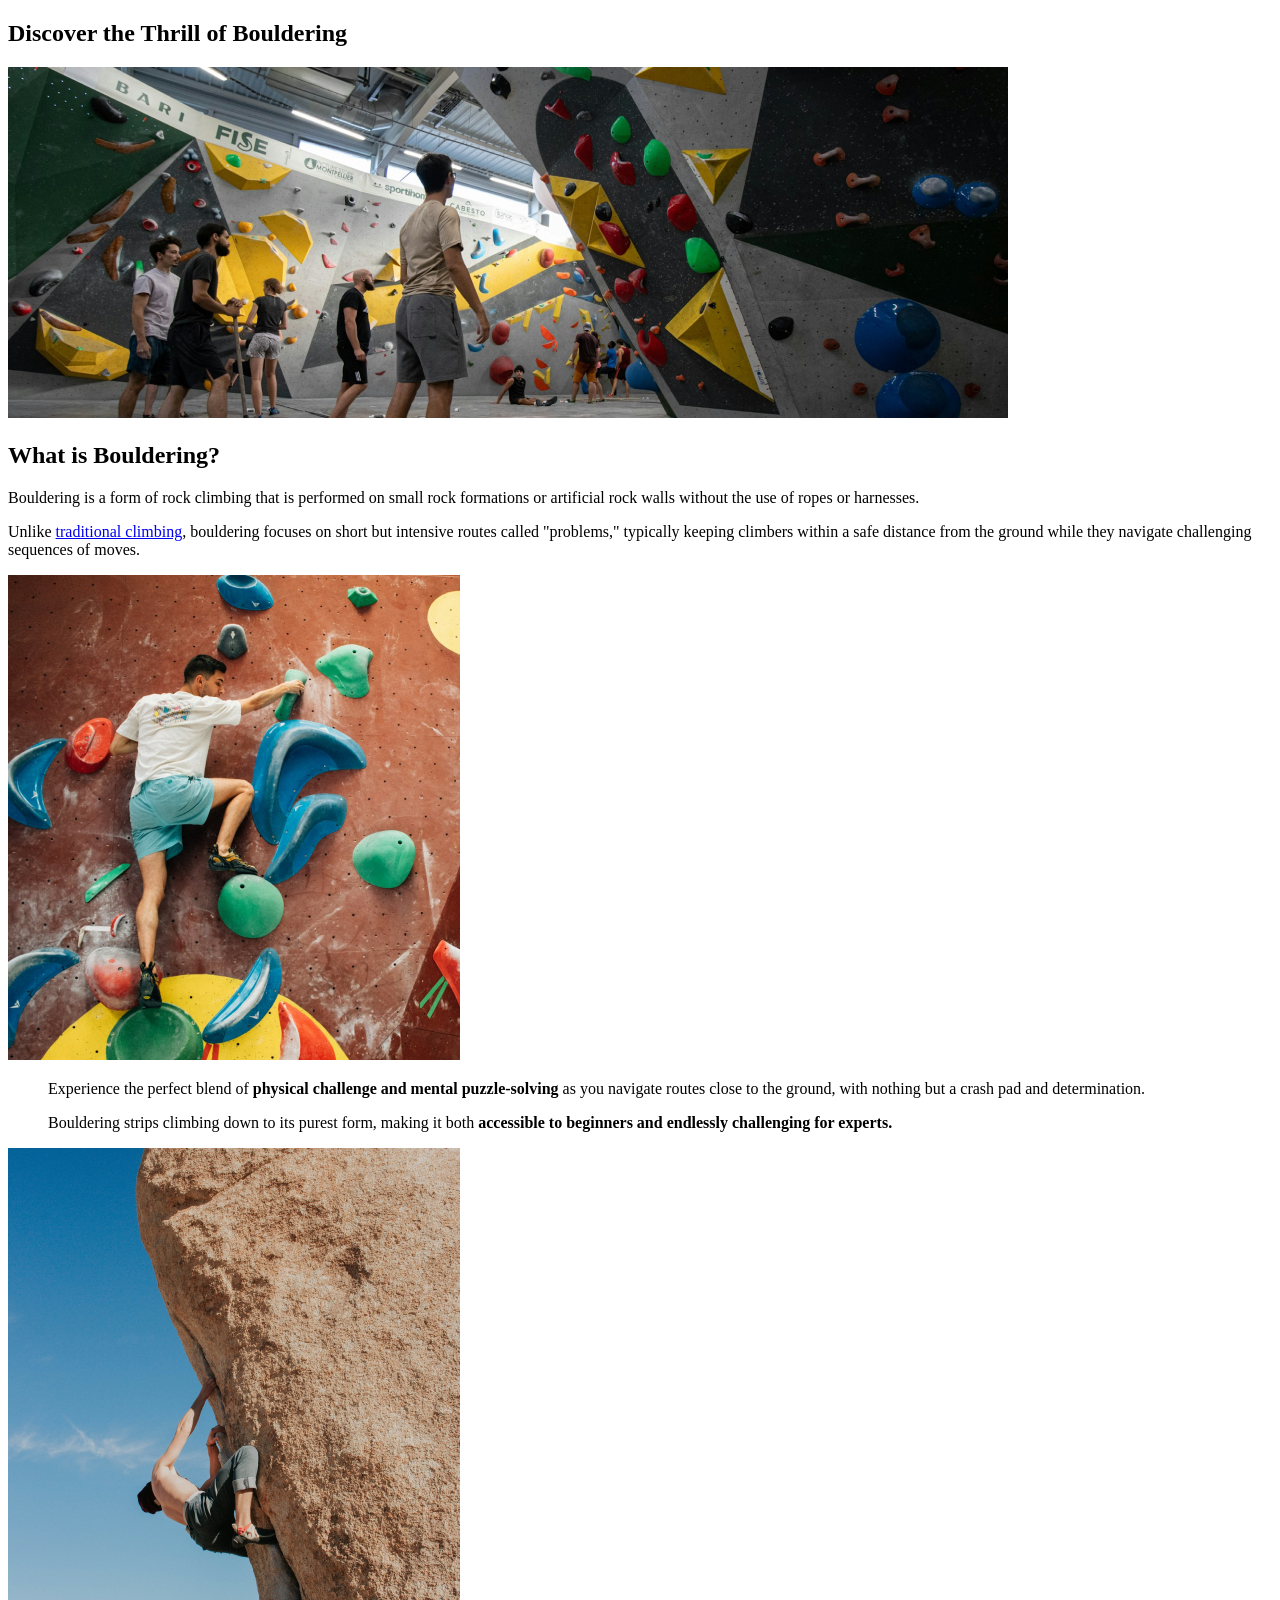
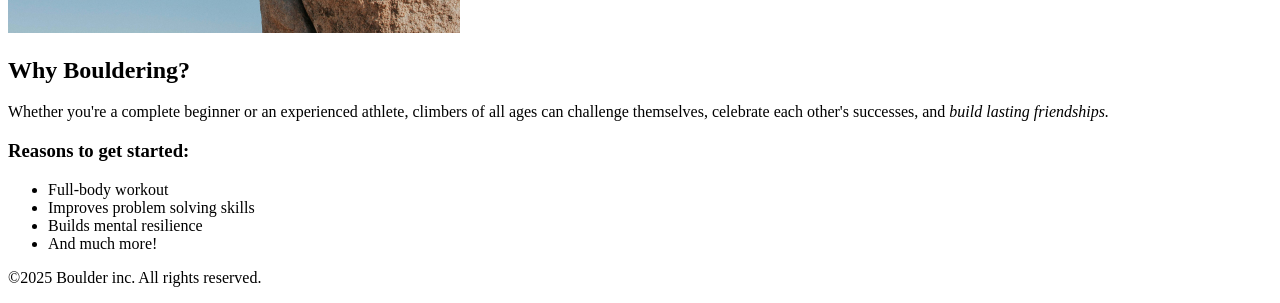
==== index.html @ 58be2caa "Fix the initial structure  for the exercise" ====
<!DOCTYPE html>
<html lang="en">
<head>
  <meta charset="UTF-8">
  <meta name="viewport" content="width=device-width, initial-scale=1.0">
  <title>My First Website</title>
</head>
<body>
  <header>
    <nav></nav>
  </header>

  <main>
    <section>
      <h1>Discover the Thrill of Bouldering</h1>
      <img src="./images/bouldering-gym.jpg" alt="bouldering gym">
    </section>

    <section>
      <h2>What is Bouldering?</h2>

      <p>Bouldering is a form of rock climbing that is performed on small rock formations or artificial rock walls without the use of ropes or harnesses.</p>

      <p>Unlike <a href="#">traditional climbing</a>, bouldering focuses on short but intensive routes called "problems," typically keeping climbers within a safe distance from the ground while they navigate challenging sequences of moves.</p>

      <img src="./images/what-is-bouldering.jpg" alt="man climbing in the gym">
    </section>

    <blockquote>
      <p>Experience the perfect blend of <strong>physical challenge and mental puzzle-solving</strong> as you navigate routes close to the ground, with nothing but a crash pad and determination.</p>

      <p>Bouldering strips climbing down to its purest form, making it both <strong>accessible to beginners and endlessly challenging for experts.</strong></p>
    </blockquote>

    <section>
      <img src="./images/why-bouldering.jpg" alt="man climbing mountain">

      <h2>Why Bouldering?</h2>

      <p>Whether you're a complete beginner or an experienced athlete, climbers of all ages can challenge themselves, celebrate each other's successes, and <em>build lasting friendships.</em></p>

      <h3>Reasons to get started:</h3>
      <ul>
        <li>Full-body workout</li>
        <li>Improves problem solving skills</li>
        <li>Builds mental resilience</li>
        <li>And much more!</li>
      </ul>
    </section>

  </main>

  <footer>
    <p>©2025 Boulder inc. All rights reserved.</p>
  </footer>
</body>
</html>
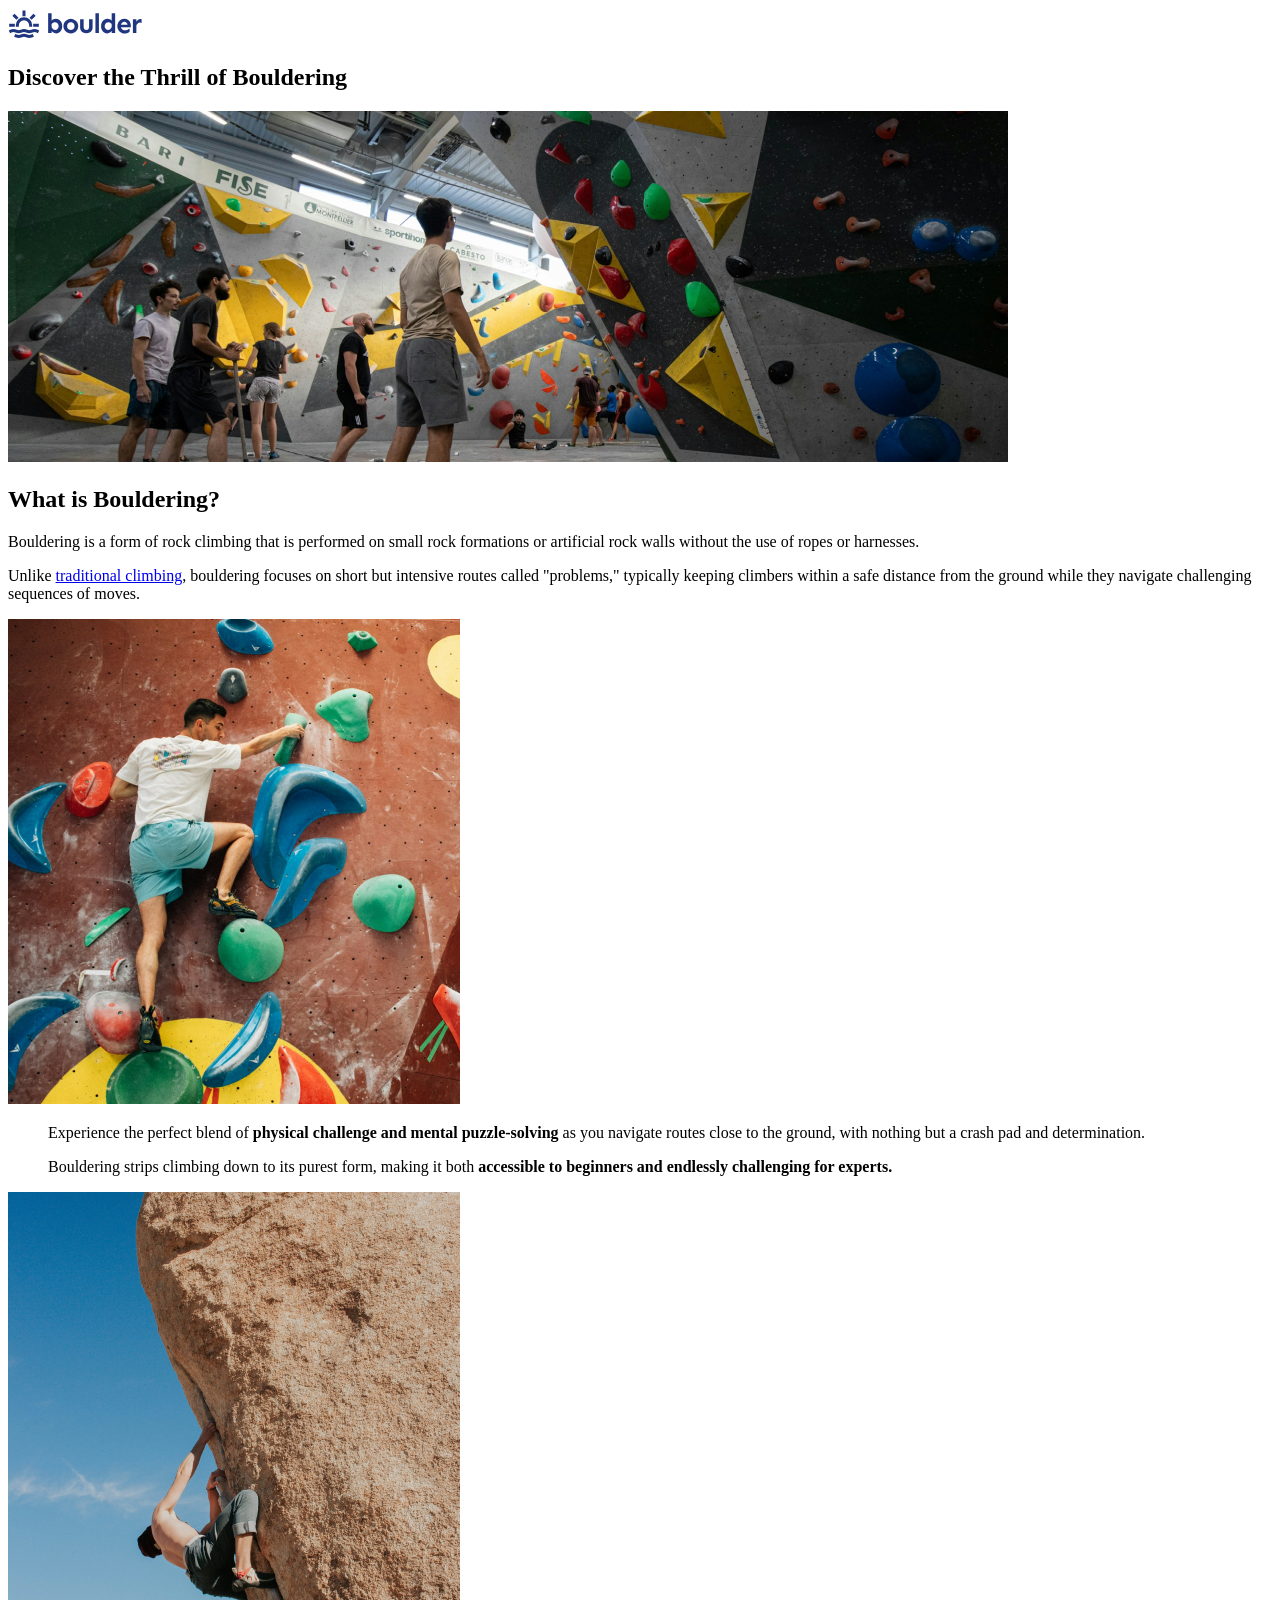
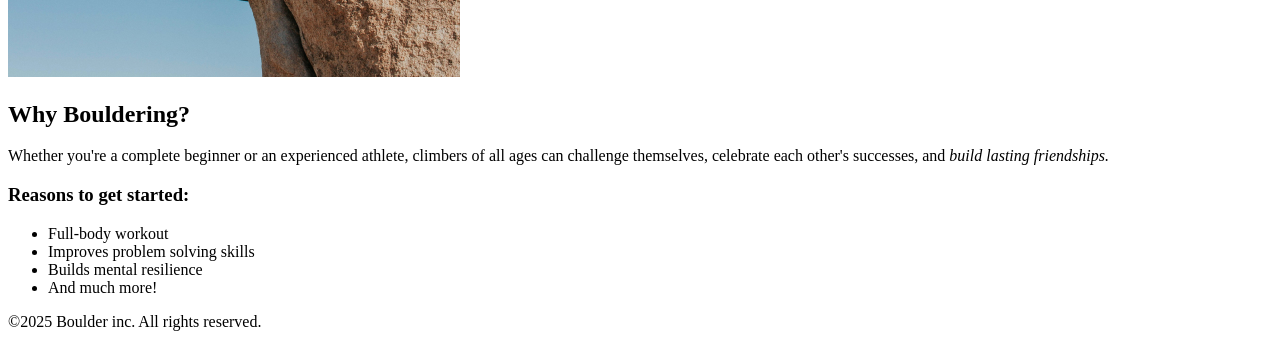
==== commit 34d89976: "Add getting-started.html" ====
--- a/index.html
+++ b/index.html
@@ -3,11 +3,12 @@
 <head>
   <meta charset="UTF-8">
   <meta name="viewport" content="width=device-width, initial-scale=1.0">
+  <link rel="stylesheet" href="./styles.css">
   <title>My First Website</title>
 </head>
 <body>
   <header>
-    <nav></nav>
+    <img src="./images/logo.svg" alt="logo">
   </header>
 
   <main>
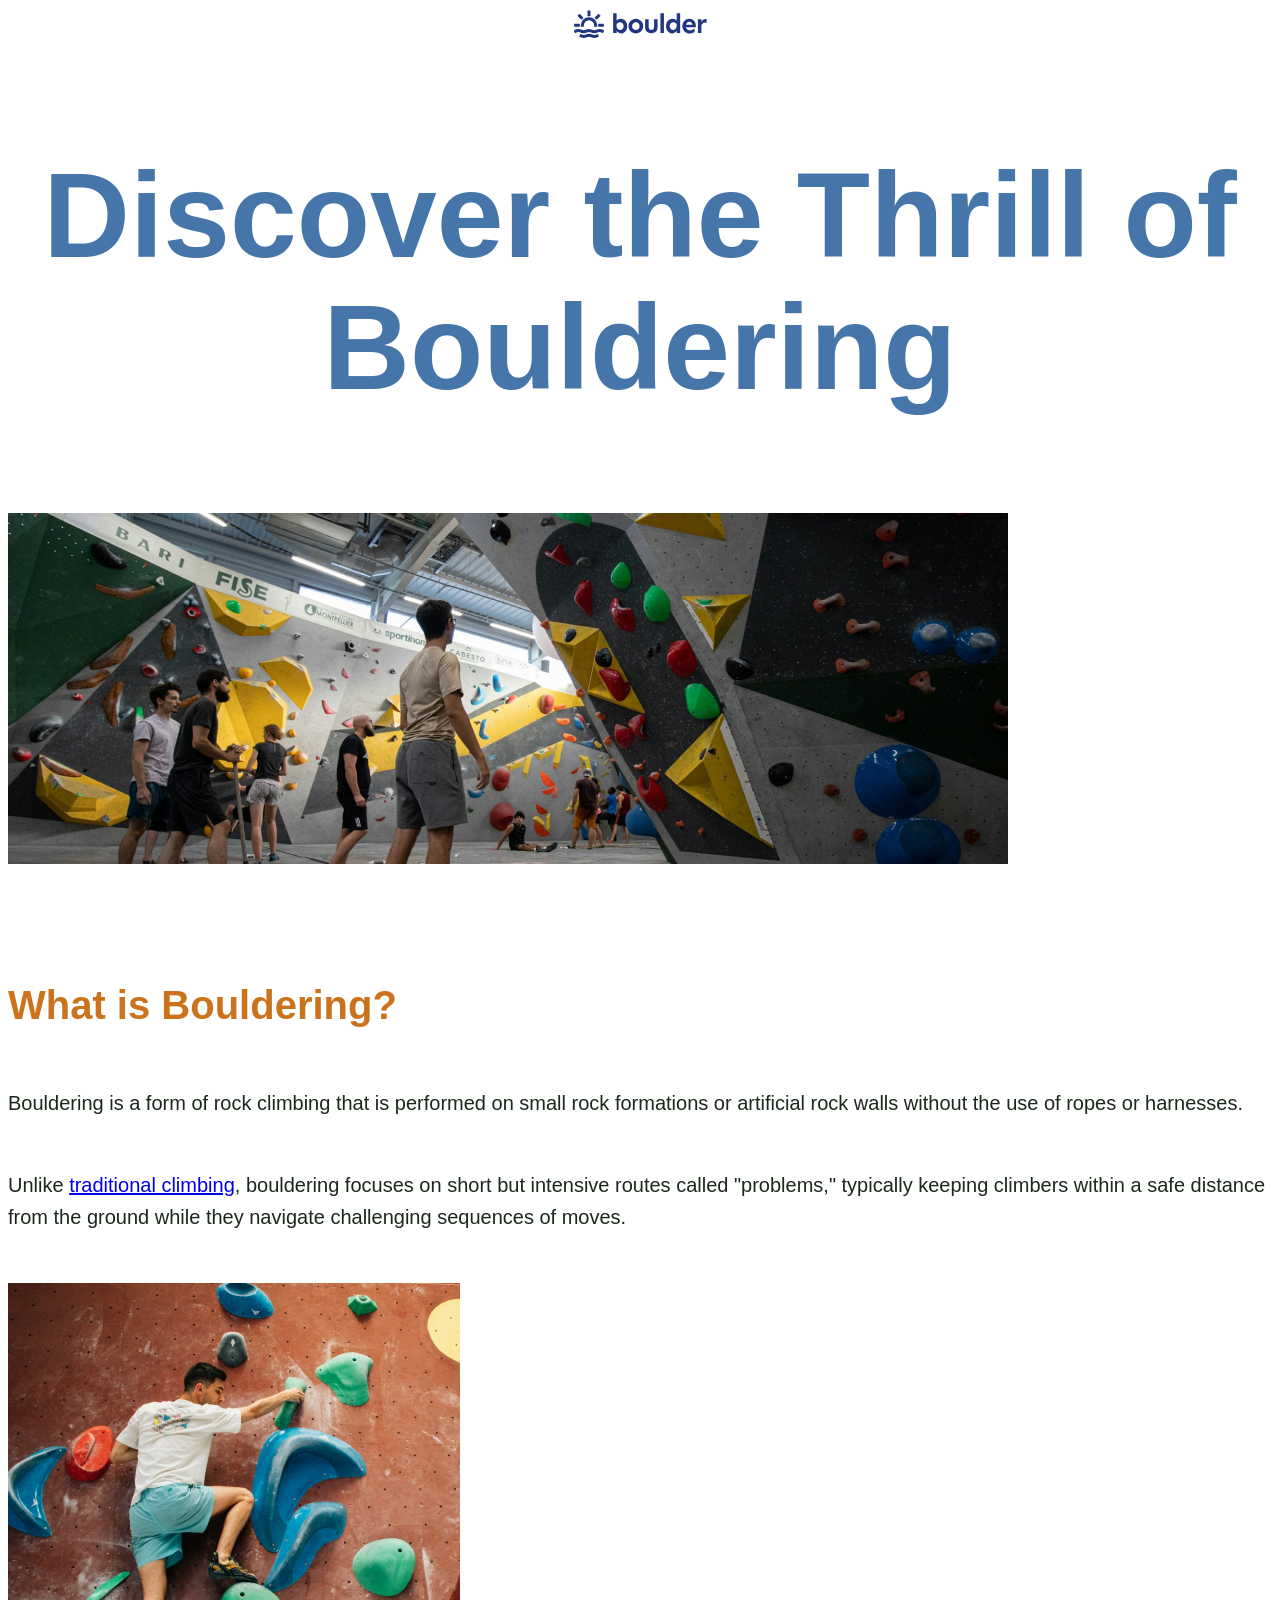
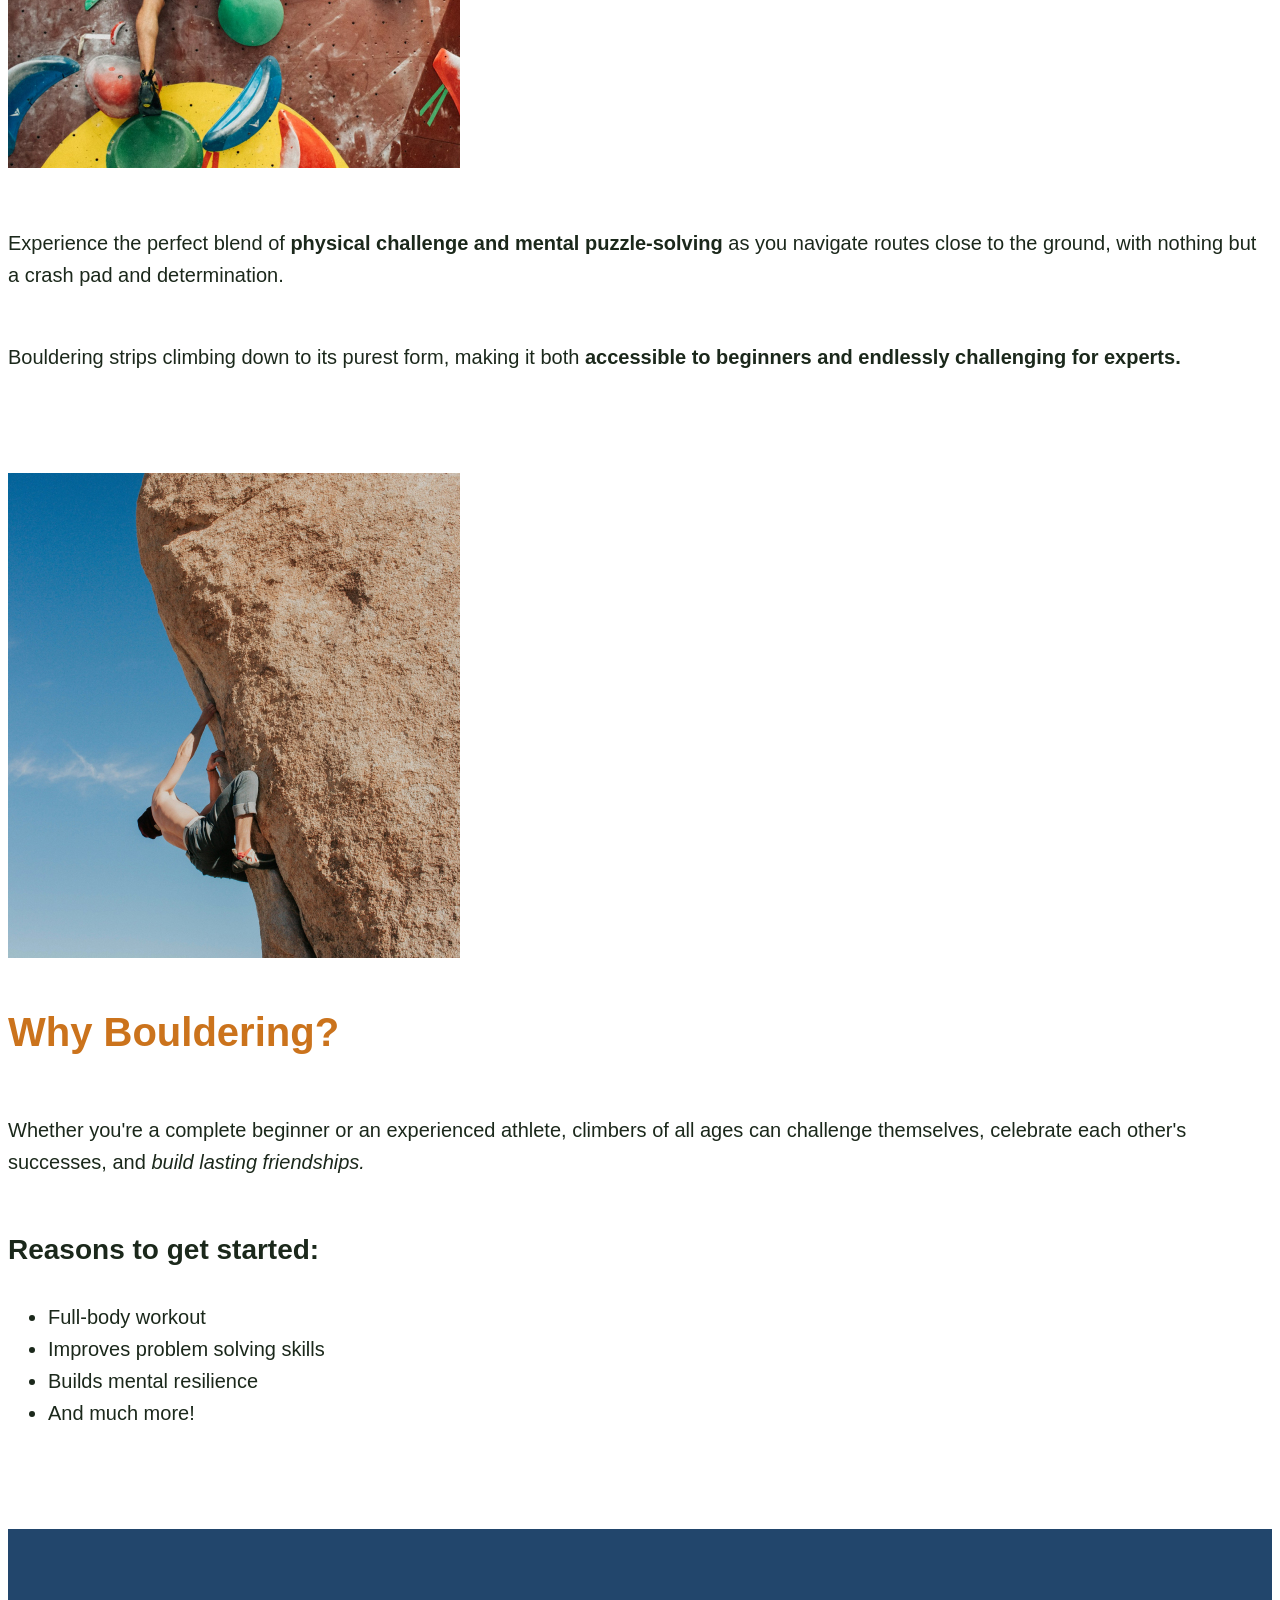
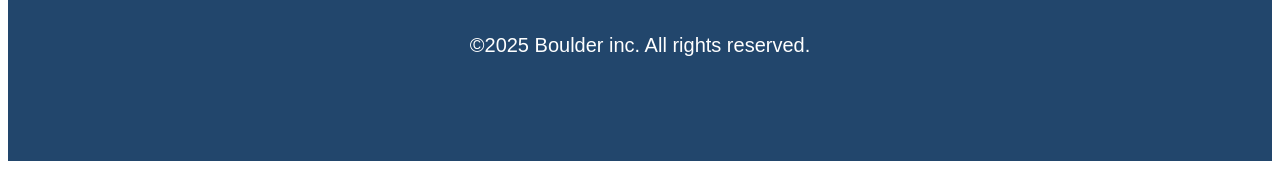
==== commit 4cdde28d: "Add styles.css" ====
--- a/index.html
+++ b/index.html
@@ -3,7 +3,7 @@
 <head>
   <meta charset="UTF-8">
   <meta name="viewport" content="width=device-width, initial-scale=1.0">
-  <link rel="stylesheet" href="./styles.css">
+  <link rel="stylesheet" href="./css/styles.css">
   <title>My First Website</title>
 </head>
 <body>
@@ -25,13 +25,13 @@
       <p>Unlike <a href="#">traditional climbing</a>, bouldering focuses on short but intensive routes called "problems," typically keeping climbers within a safe distance from the ground while they navigate challenging sequences of moves.</p>
 
       <img src="./images/what-is-bouldering.jpg" alt="man climbing in the gym">
+
+      <div>
+        <p>Experience the perfect blend of <strong>physical challenge and mental puzzle-solving</strong> as you navigate routes close to the ground, with nothing but a crash pad and determination.</p>
+
+        <p>Bouldering strips climbing down to its purest form, making it both <strong>accessible to beginners and endlessly challenging for experts.</strong></p>
+      </div>
     </section>
-
-    <blockquote>
-      <p>Experience the perfect blend of <strong>physical challenge and mental puzzle-solving</strong> as you navigate routes close to the ground, with nothing but a crash pad and determination.</p>
-
-      <p>Bouldering strips climbing down to its purest form, making it both <strong>accessible to beginners and endlessly challenging for experts.</strong></p>
-    </blockquote>
 
     <section>
       <img src="./images/why-bouldering.jpg" alt="man climbing mountain">
--- a/css/styles.css
+++ b/css/styles.css
@@ -0,0 +1,40 @@
+body {
+  font-family: sans-serif;
+  font-size: 1.25rem;
+  color: #1b281b;
+  line-height: 1.6;
+}
+header {
+  text-align: center;
+}
+
+h1 {
+  color: #4676a9;
+  font-size: 7.5rem;
+  text-align: center;
+  line-height: 1.1;
+}
+
+h2 {
+  color: #cb731c;
+  font-size: 2.5rem;
+}
+
+h3 {
+  font-size: 1.75rem;
+}
+
+p {
+  margin-block: 50px;
+}
+
+section {
+  margin-block: 100px;
+}
+
+footer {
+  padding: 50px;
+  text-align: center;
+  background-color: #22466c;
+  color: #ffffff;
+}
